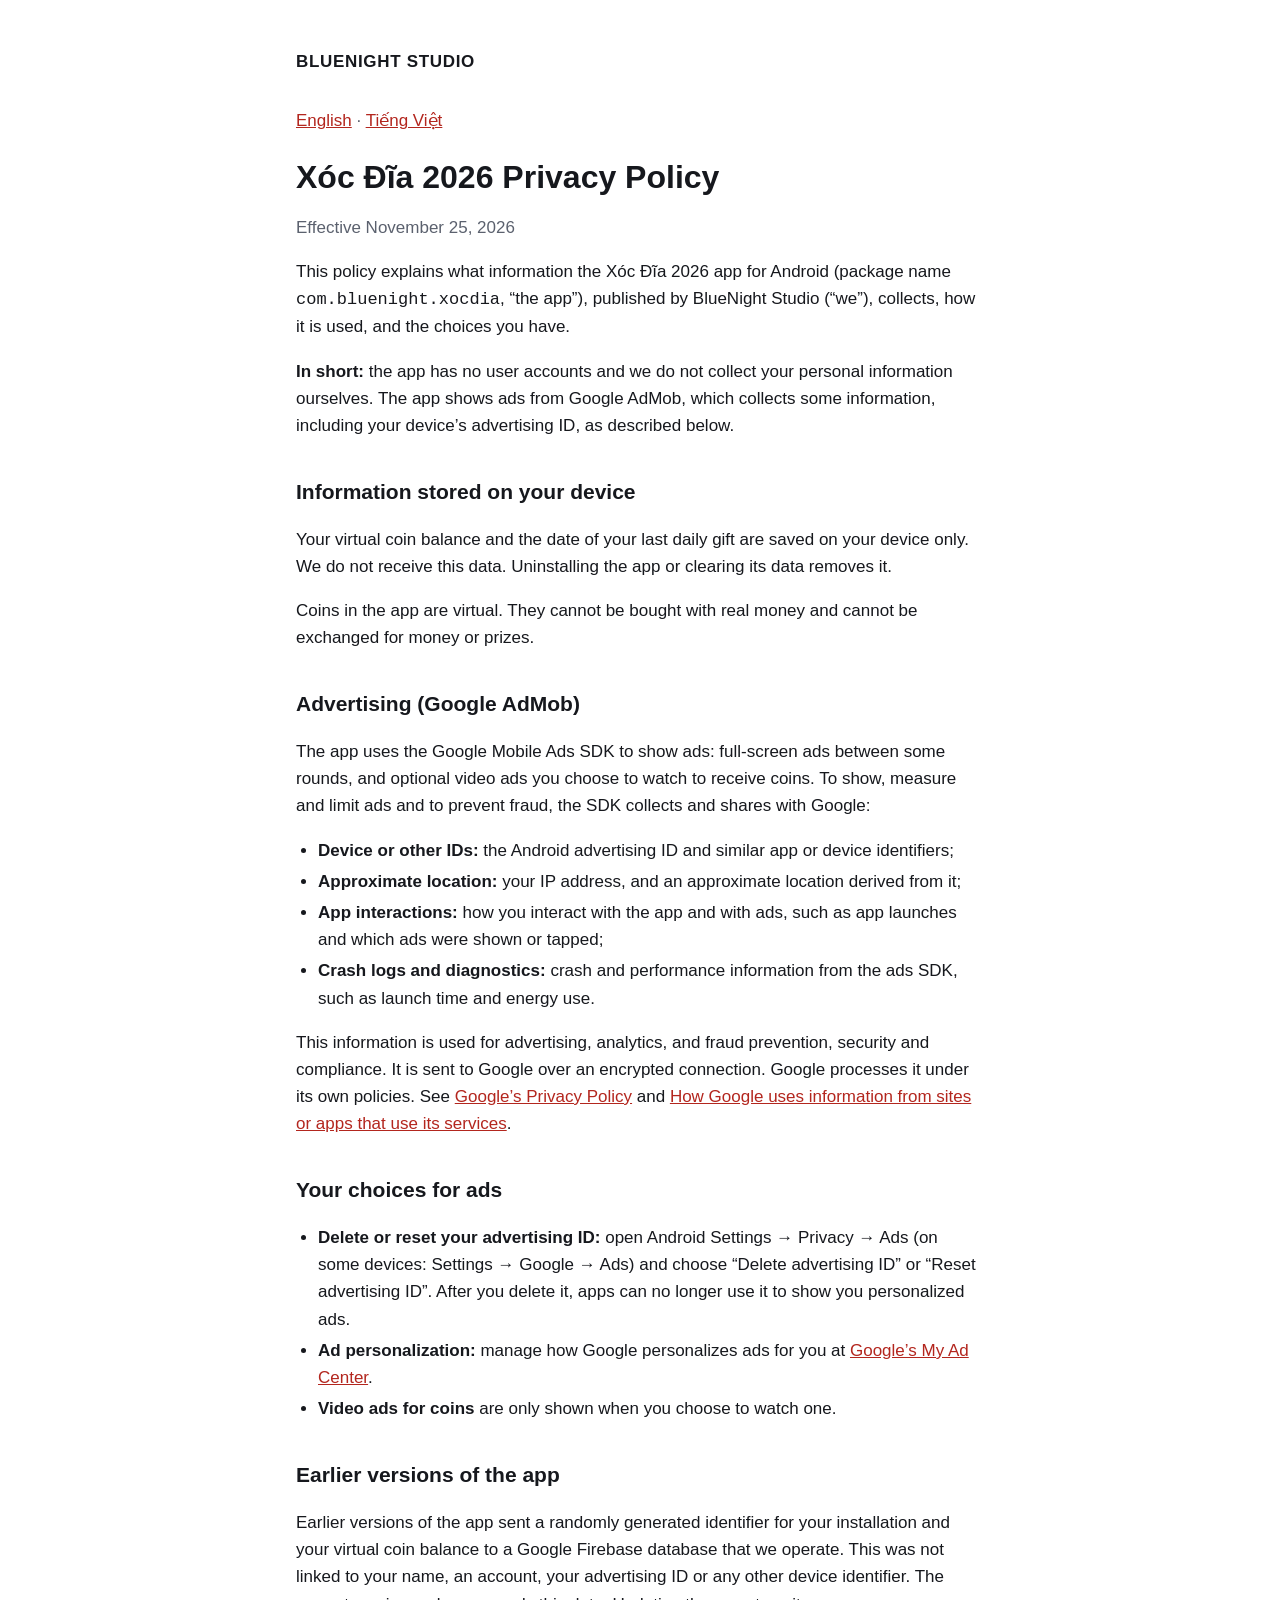
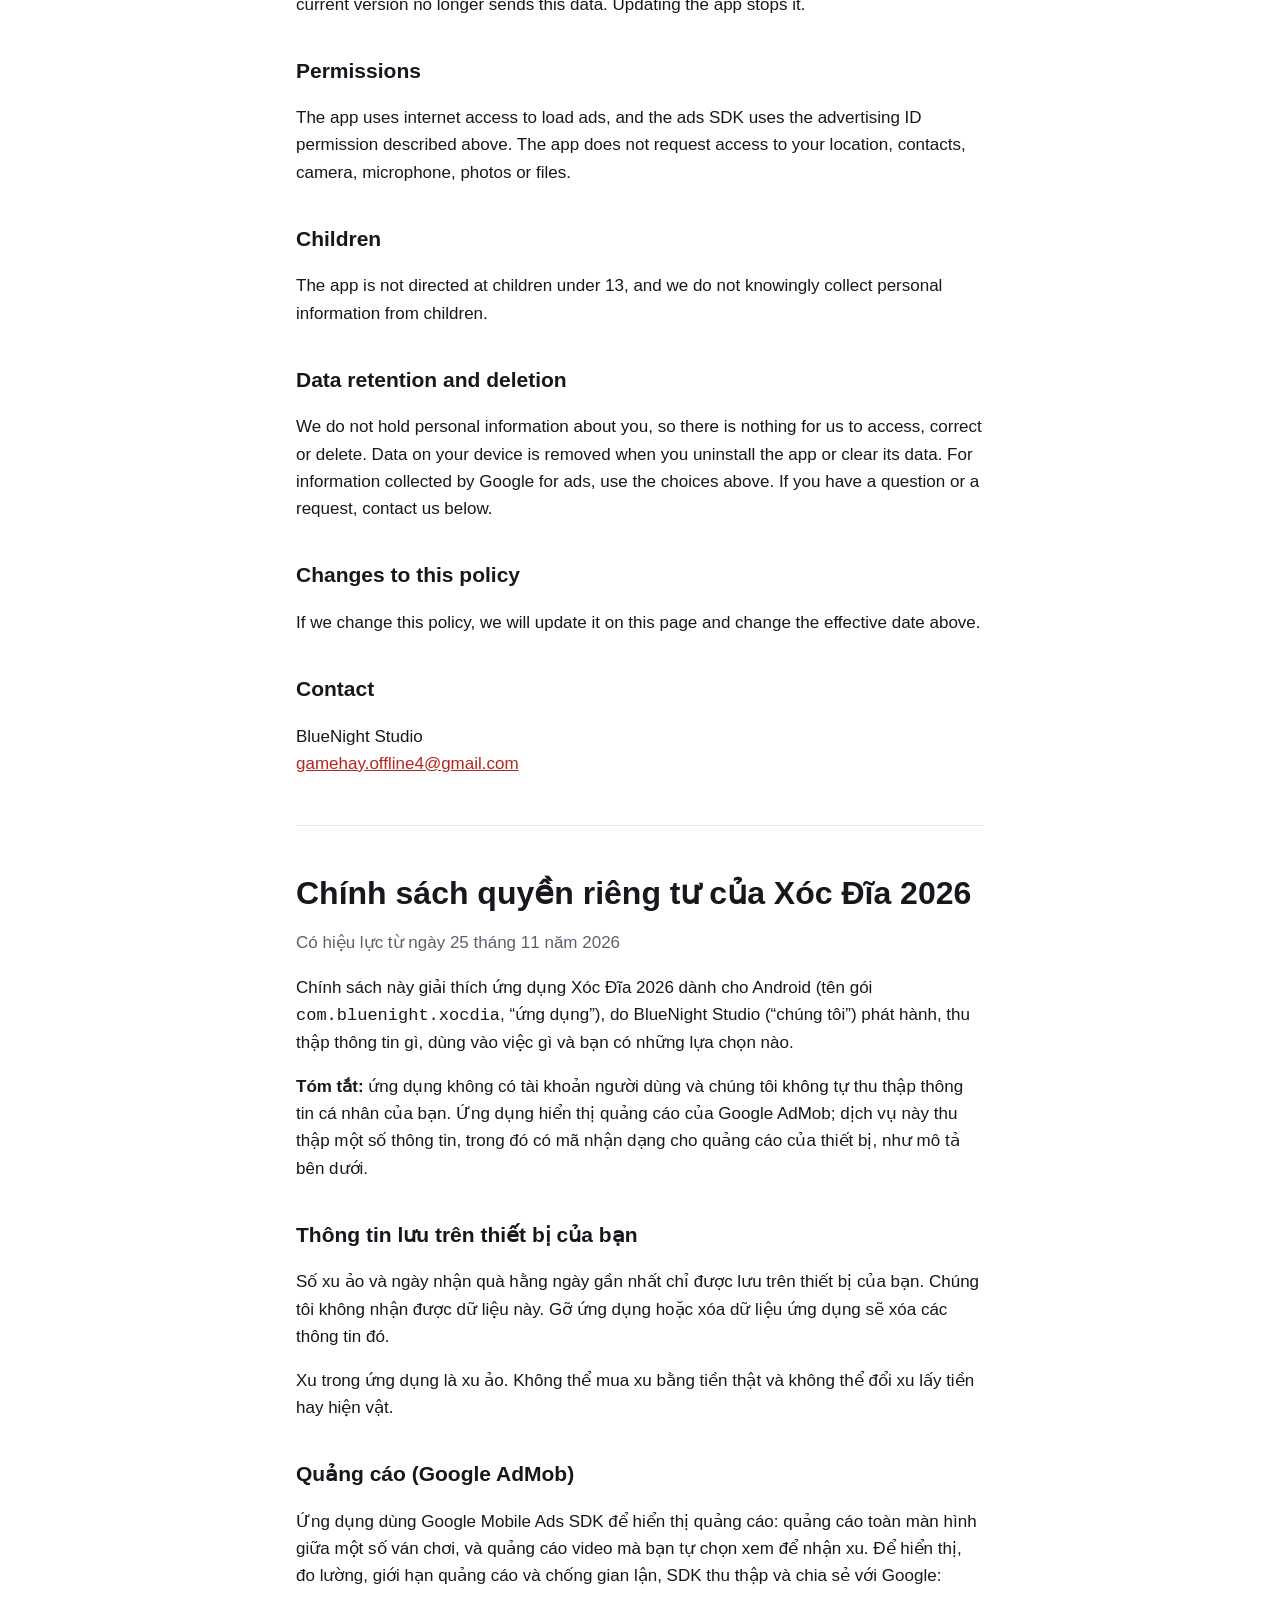
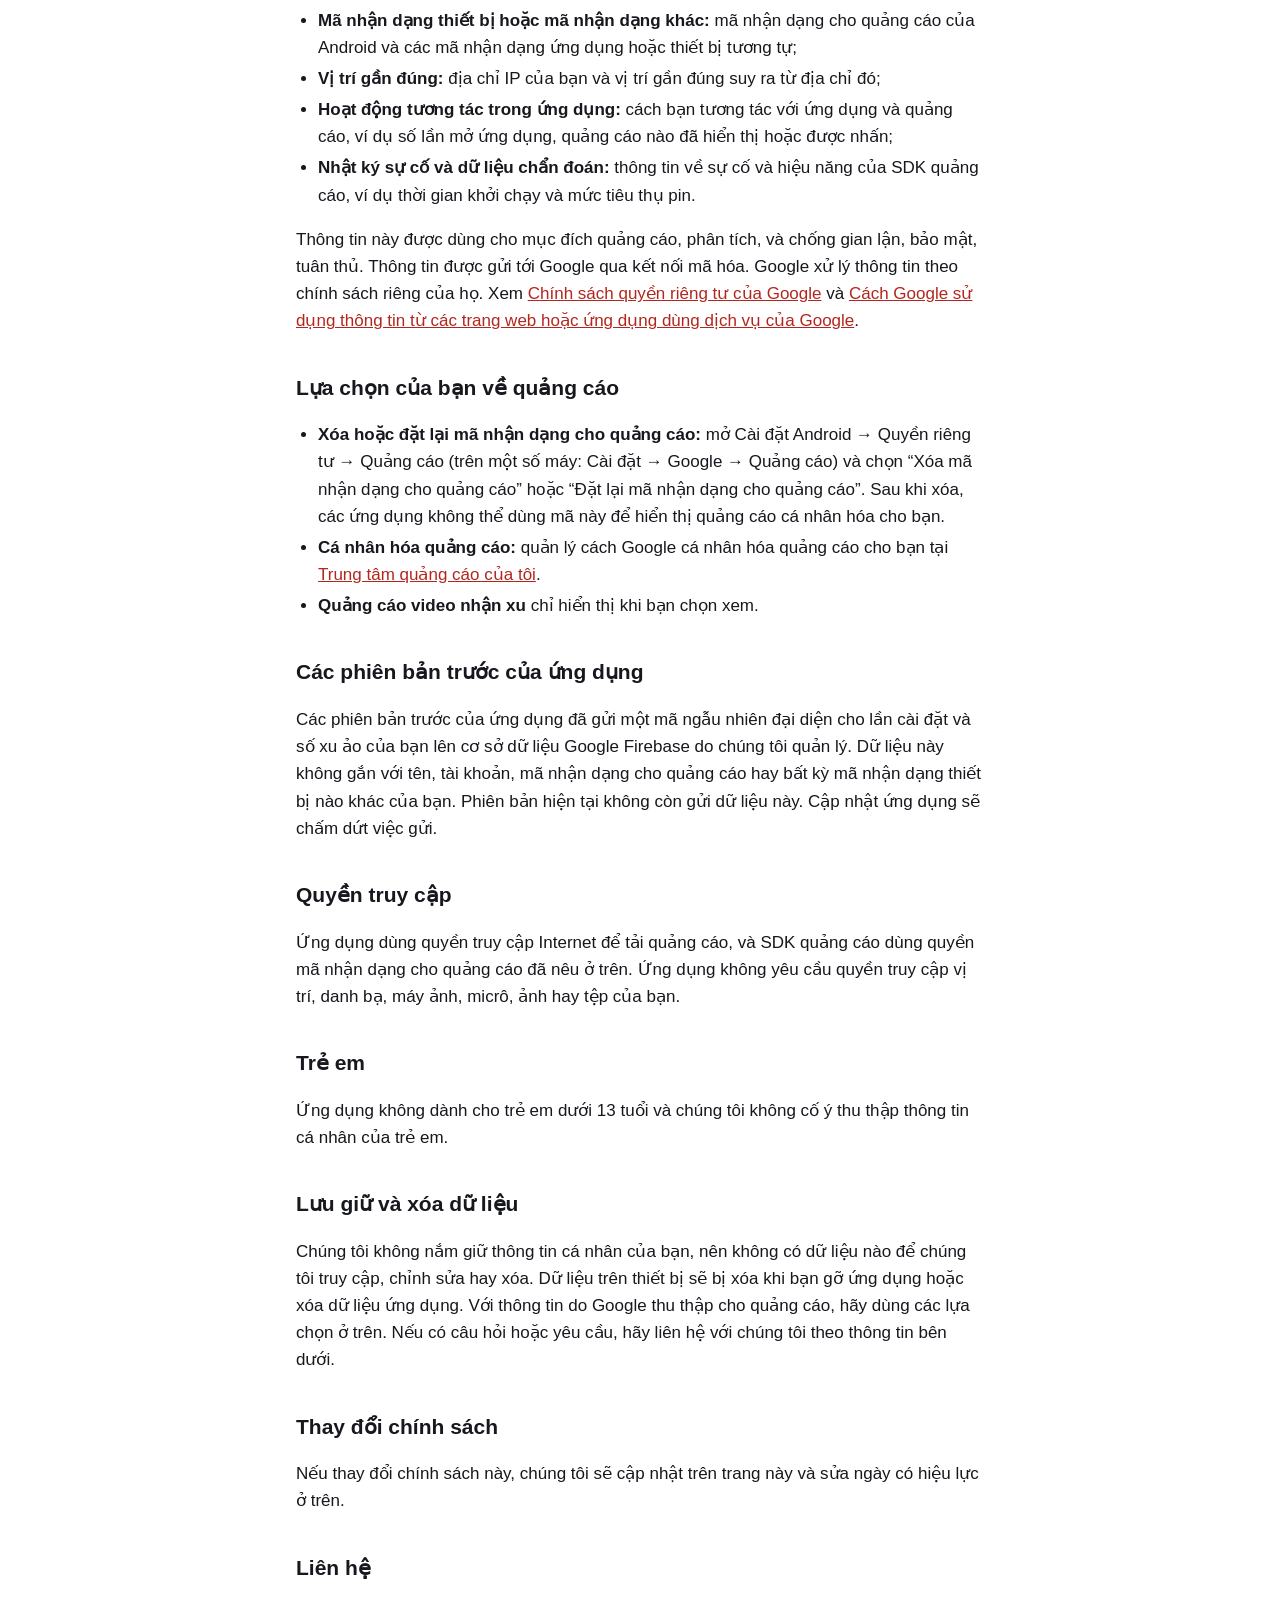
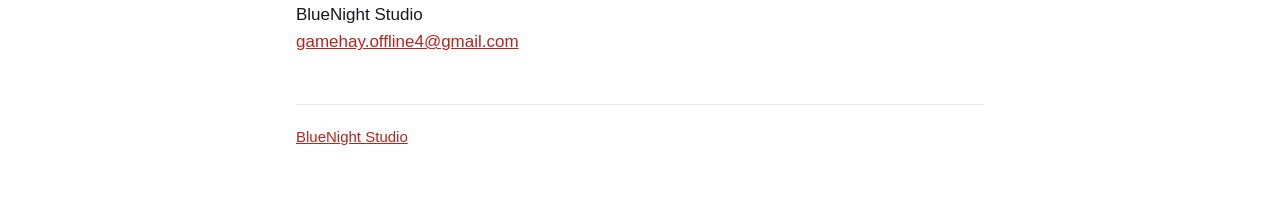
==== xocdia/privacy/index.html @ f5d44f2e "Add site with Xóc Đĩa 2026 privacy policy Co-Authored-By: Claude Fable 5.2 <noreply@anthropic.com>" ====
<!doctype html>
<html lang="en">
<head>
<meta charset="utf-8">
<meta name="viewport" content="width=device-width, initial-scale=1">
<title>Xóc Đĩa 2026 Privacy Policy</title>
<link rel="stylesheet" href="/style.css">
</head>
<body>
<main>
  <header><a href="/">BlueNight Studio</a></header>

  <p class="muted"><a href="#en">English</a> · <a href="#vi">Tiếng Việt</a></p>

  <section id="en" lang="en">
  <h1>Xóc Đĩa 2026 Privacy Policy</h1>
  <p class="muted">Effective November 25, 2026</p>

  <p>This policy explains what information the Xóc Đĩa 2026 app for Android (package name <code>com.bluenight.xocdia</code>, “the app”), published by BlueNight Studio (“we”), collects, how it is used, and the choices you have.</p>

  <p><strong>In short:</strong> the app has no user accounts and we do not collect your personal information ourselves. The app shows ads from Google AdMob, which collects some information, including your device’s advertising ID, as described below.</p>

  <h2>Information stored on your device</h2>
  <p>Your virtual coin balance and the date of your last daily gift are saved on your device only. We do not receive this data. Uninstalling the app or clearing its data removes it.</p>
  <p>Coins in the app are virtual. They cannot be bought with real money and cannot be exchanged for money or prizes.</p>

  <h2>Advertising (Google AdMob)</h2>
  <p>The app uses the Google Mobile Ads SDK to show ads: full-screen ads between some rounds, and optional video ads you choose to watch to receive coins. To show, measure and limit ads and to prevent fraud, the SDK collects and shares with Google:</p>
  <ul>
    <li><strong>Device or other IDs:</strong> the Android advertising ID and similar app or device identifiers;</li>
    <li><strong>Approximate location:</strong> your IP address, and an approximate location derived from it;</li>
    <li><strong>App interactions:</strong> how you interact with the app and with ads, such as app launches and which ads were shown or tapped;</li>
    <li><strong>Crash logs and diagnostics:</strong> crash and performance information from the ads SDK, such as launch time and energy use.</li>
  </ul>
  <p>This information is used for advertising, analytics, and fraud prevention, security and compliance. It is sent to Google over an encrypted connection. Google processes it under its own policies. See <a href="https://policies.google.com/privacy">Google’s Privacy Policy</a> and <a href="https://policies.google.com/technologies/partner-sites">How Google uses information from sites or apps that use its services</a>.</p>

  <h2>Your choices for ads</h2>
  <ul>
    <li><strong>Delete or reset your advertising ID:</strong> open Android Settings → Privacy → Ads (on some devices: Settings → Google → Ads) and choose “Delete advertising ID” or “Reset advertising ID”. After you delete it, apps can no longer use it to show you personalized ads.</li>
    <li><strong>Ad personalization:</strong> manage how Google personalizes ads for you at <a href="https://myadcenter.google.com/">Google’s My Ad Center</a>.</li>
    <li><strong>Video ads for coins</strong> are only shown when you choose to watch one.</li>
  </ul>

  <h2>Earlier versions of the app</h2>
  <p>Earlier versions of the app sent a randomly generated identifier for your installation and your virtual coin balance to a Google Firebase database that we operate. This was not linked to your name, an account, your advertising ID or any other device identifier. The current version no longer sends this data. Updating the app stops it.</p>

  <h2>Permissions</h2>
  <p>The app uses internet access to load ads, and the ads SDK uses the advertising ID permission described above. The app does not request access to your location, contacts, camera, microphone, photos or files.</p>

  <h2>Children</h2>
  <p>The app is not directed at children under 13, and we do not knowingly collect personal information from children.</p>

  <h2>Data retention and deletion</h2>
  <p>We do not hold personal information about you, so there is nothing for us to access, correct or delete. Data on your device is removed when you uninstall the app or clear its data. For information collected by Google for ads, use the choices above. If you have a question or a request, contact us below.</p>

  <h2>Changes to this policy</h2>
  <p>If we change this policy, we will update it on this page and change the effective date above.</p>

  <h2>Contact</h2>
  <p>BlueNight Studio<br><a href="mailto:gamehay.offline4@gmail.com">gamehay.offline4@gmail.com</a></p>
  </section>

  <hr>

  <section id="vi" lang="vi">
  <h1>Chính sách quyền riêng tư của Xóc Đĩa 2026</h1>
  <p class="muted">Có hiệu lực từ ngày 25 tháng 11 năm 2026</p>

  <p>Chính sách này giải thích ứng dụng Xóc Đĩa 2026 dành cho Android (tên gói <code>com.bluenight.xocdia</code>, “ứng dụng”), do BlueNight Studio (“chúng tôi”) phát hành, thu thập thông tin gì, dùng vào việc gì và bạn có những lựa chọn nào.</p>

  <p><strong>Tóm tắt:</strong> ứng dụng không có tài khoản người dùng và chúng tôi không tự thu thập thông tin cá nhân của bạn. Ứng dụng hiển thị quảng cáo của Google AdMob; dịch vụ này thu thập một số thông tin, trong đó có mã nhận dạng cho quảng cáo của thiết bị, như mô tả bên dưới.</p>

  <h2>Thông tin lưu trên thiết bị của bạn</h2>
  <p>Số xu ảo và ngày nhận quà hằng ngày gần nhất chỉ được lưu trên thiết bị của bạn. Chúng tôi không nhận được dữ liệu này. Gỡ ứng dụng hoặc xóa dữ liệu ứng dụng sẽ xóa các thông tin đó.</p>
  <p>Xu trong ứng dụng là xu ảo. Không thể mua xu bằng tiền thật và không thể đổi xu lấy tiền hay hiện vật.</p>

  <h2>Quảng cáo (Google AdMob)</h2>
  <p>Ứng dụng dùng Google Mobile Ads SDK để hiển thị quảng cáo: quảng cáo toàn màn hình giữa một số ván chơi, và quảng cáo video mà bạn tự chọn xem để nhận xu. Để hiển thị, đo lường, giới hạn quảng cáo và chống gian lận, SDK thu thập và chia sẻ với Google:</p>
  <ul>
    <li><strong>Mã nhận dạng thiết bị hoặc mã nhận dạng khác:</strong> mã nhận dạng cho quảng cáo của Android và các mã nhận dạng ứng dụng hoặc thiết bị tương tự;</li>
    <li><strong>Vị trí gần đúng:</strong> địa chỉ IP của bạn và vị trí gần đúng suy ra từ địa chỉ đó;</li>
    <li><strong>Hoạt động tương tác trong ứng dụng:</strong> cách bạn tương tác với ứng dụng và quảng cáo, ví dụ số lần mở ứng dụng, quảng cáo nào đã hiển thị hoặc được nhấn;</li>
    <li><strong>Nhật ký sự cố và dữ liệu chẩn đoán:</strong> thông tin về sự cố và hiệu năng của SDK quảng cáo, ví dụ thời gian khởi chạy và mức tiêu thụ pin.</li>
  </ul>
  <p>Thông tin này được dùng cho mục đích quảng cáo, phân tích, và chống gian lận, bảo mật, tuân thủ. Thông tin được gửi tới Google qua kết nối mã hóa. Google xử lý thông tin theo chính sách riêng của họ. Xem <a href="https://policies.google.com/privacy?hl=vi">Chính sách quyền riêng tư của Google</a> và <a href="https://policies.google.com/technologies/partner-sites?hl=vi">Cách Google sử dụng thông tin từ các trang web hoặc ứng dụng dùng dịch vụ của Google</a>.</p>

  <h2>Lựa chọn của bạn về quảng cáo</h2>
  <ul>
    <li><strong>Xóa hoặc đặt lại mã nhận dạng cho quảng cáo:</strong> mở Cài đặt Android → Quyền riêng tư → Quảng cáo (trên một số máy: Cài đặt → Google → Quảng cáo) và chọn “Xóa mã nhận dạng cho quảng cáo” hoặc “Đặt lại mã nhận dạng cho quảng cáo”. Sau khi xóa, các ứng dụng không thể dùng mã này để hiển thị quảng cáo cá nhân hóa cho bạn.</li>
    <li><strong>Cá nhân hóa quảng cáo:</strong> quản lý cách Google cá nhân hóa quảng cáo cho bạn tại <a href="https://myadcenter.google.com/">Trung tâm quảng cáo của tôi</a>.</li>
    <li><strong>Quảng cáo video nhận xu</strong> chỉ hiển thị khi bạn chọn xem.</li>
  </ul>

  <h2>Các phiên bản trước của ứng dụng</h2>
  <p>Các phiên bản trước của ứng dụng đã gửi một mã ngẫu nhiên đại diện cho lần cài đặt và số xu ảo của bạn lên cơ sở dữ liệu Google Firebase do chúng tôi quản lý. Dữ liệu này không gắn với tên, tài khoản, mã nhận dạng cho quảng cáo hay bất kỳ mã nhận dạng thiết bị nào khác của bạn. Phiên bản hiện tại không còn gửi dữ liệu này. Cập nhật ứng dụng sẽ chấm dứt việc gửi.</p>

  <h2>Quyền truy cập</h2>
  <p>Ứng dụng dùng quyền truy cập Internet để tải quảng cáo, và SDK quảng cáo dùng quyền mã nhận dạng cho quảng cáo đã nêu ở trên. Ứng dụng không yêu cầu quyền truy cập vị trí, danh bạ, máy ảnh, micrô, ảnh hay tệp của bạn.</p>

  <h2>Trẻ em</h2>
  <p>Ứng dụng không dành cho trẻ em dưới 13 tuổi và chúng tôi không cố ý thu thập thông tin cá nhân của trẻ em.</p>

  <h2>Lưu giữ và xóa dữ liệu</h2>
  <p>Chúng tôi không nắm giữ thông tin cá nhân của bạn, nên không có dữ liệu nào để chúng tôi truy cập, chỉnh sửa hay xóa. Dữ liệu trên thiết bị sẽ bị xóa khi bạn gỡ ứng dụng hoặc xóa dữ liệu ứng dụng. Với thông tin do Google thu thập cho quảng cáo, hãy dùng các lựa chọn ở trên. Nếu có câu hỏi hoặc yêu cầu, hãy liên hệ với chúng tôi theo thông tin bên dưới.</p>

  <h2>Thay đổi chính sách</h2>
  <p>Nếu thay đổi chính sách này, chúng tôi sẽ cập nhật trên trang này và sửa ngày có hiệu lực ở trên.</p>

  <h2>Liên hệ</h2>
  <p>BlueNight Studio<br><a href="mailto:gamehay.offline4@gmail.com">gamehay.offline4@gmail.com</a></p>
  </section>

  <footer><a href="/">BlueNight Studio</a></footer>
</main>
</body>
</html>
---- style.css ----
:root {
  --bg: #ffffff;
  --text: #16181d;
  --muted: #5b616e;
  --line: #e4e6eb;
  --accent: #b3261e;
  color-scheme: light dark;
}
@media (prefers-color-scheme: dark) {
  :root {
    --bg: #0b0c0f;
    --text: #eceef2;
    --muted: #9aa0ad;
    --line: #262a33;
    --accent: #ff8a80;
  }
}
* { box-sizing: border-box; }
body {
  margin: 0;
  background: var(--bg);
  color: var(--text);
  font: 17px/1.6 -apple-system, BlinkMacSystemFont, "Segoe UI", Roboto, Helvetica, Arial, sans-serif;
}
main { max-width: 720px; margin: 0 auto; padding: 48px 16px 64px; }
header { margin-bottom: 32px; font-weight: 800; letter-spacing: 0.04em; text-transform: uppercase; }
header a { color: inherit; text-decoration: none; }
h1 { font-size: 32px; line-height: 1.2; margin: 24px 0 8px; }
h2 { font-size: 21px; margin: 36px 0 8px; }
.muted, footer { color: var(--muted); }
a { color: var(--accent); overflow-wrap: anywhere; }
ul { padding-left: 22px; }
li { margin: 4px 0; }
hr { border: 0; border-top: 1px solid var(--line); margin: 48px 0; }
footer { margin-top: 48px; padding-top: 20px; border-top: 1px solid var(--line); font-size: 15px; }
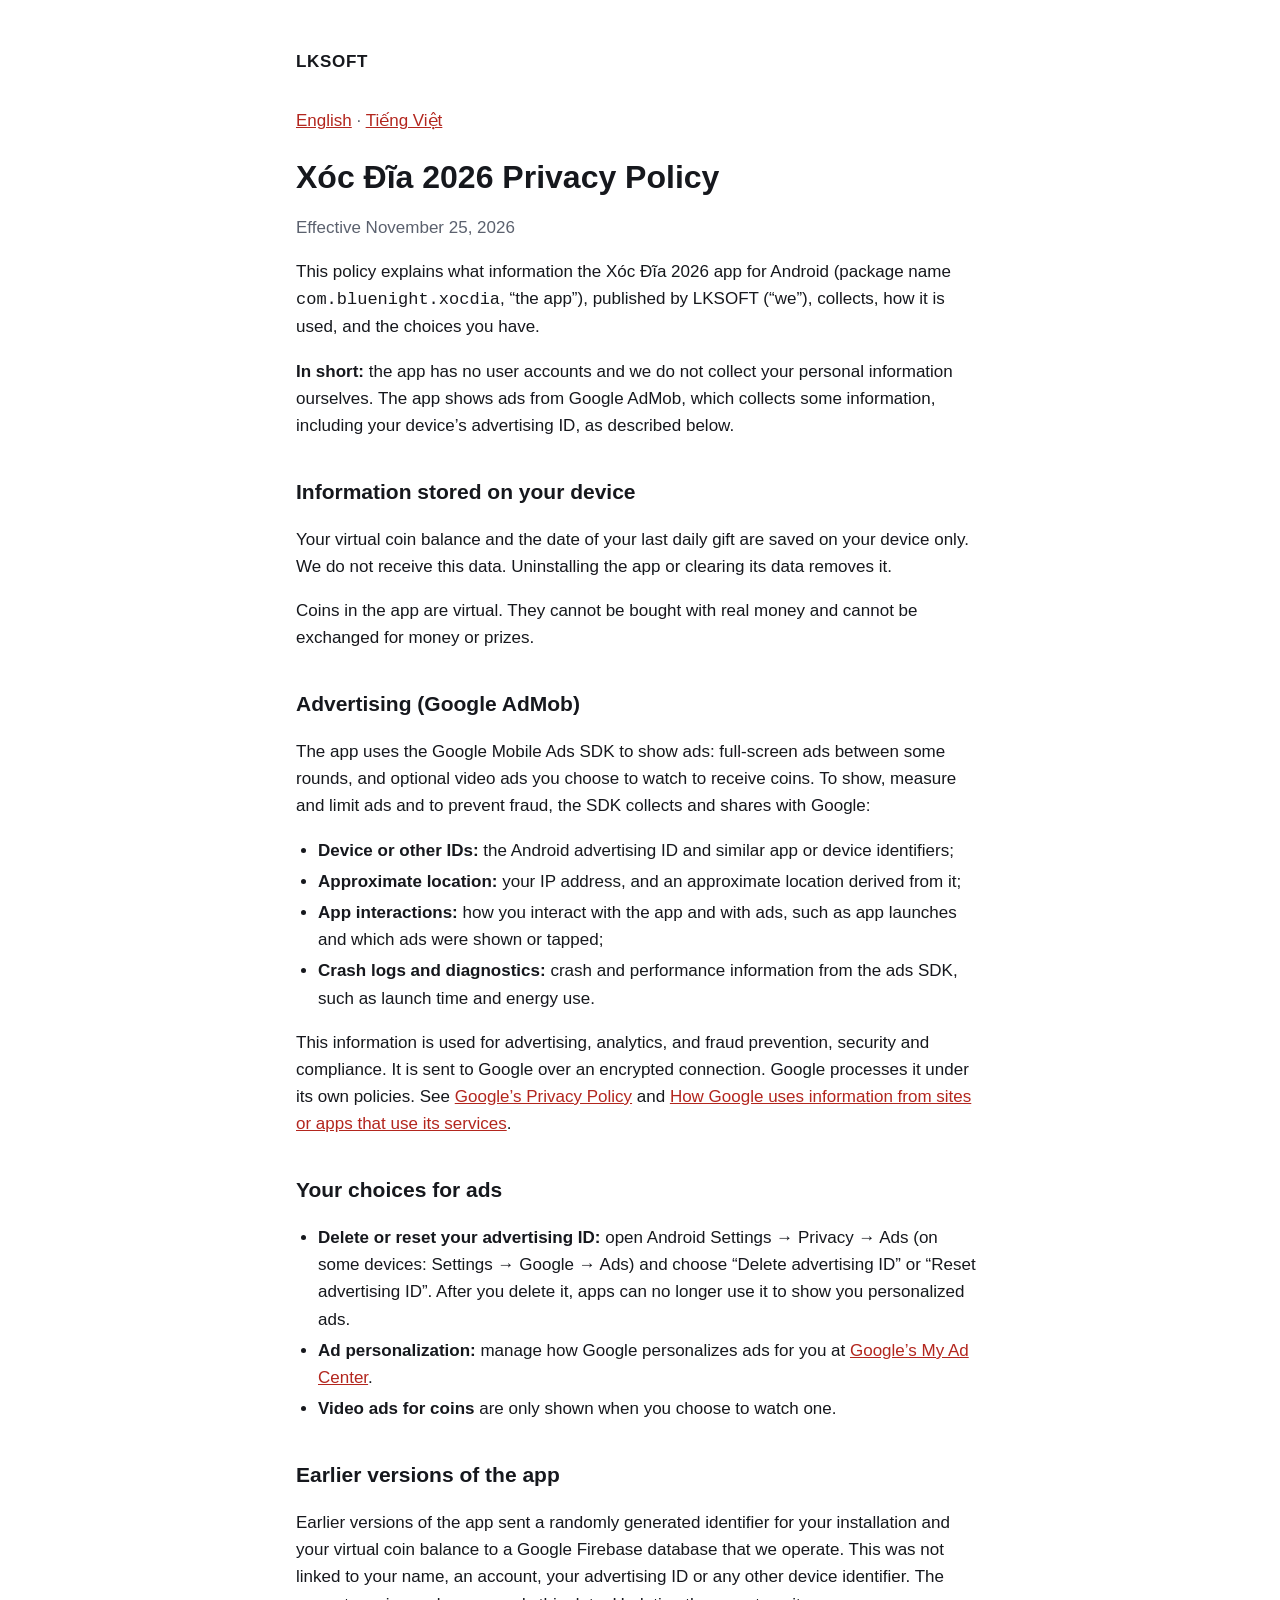
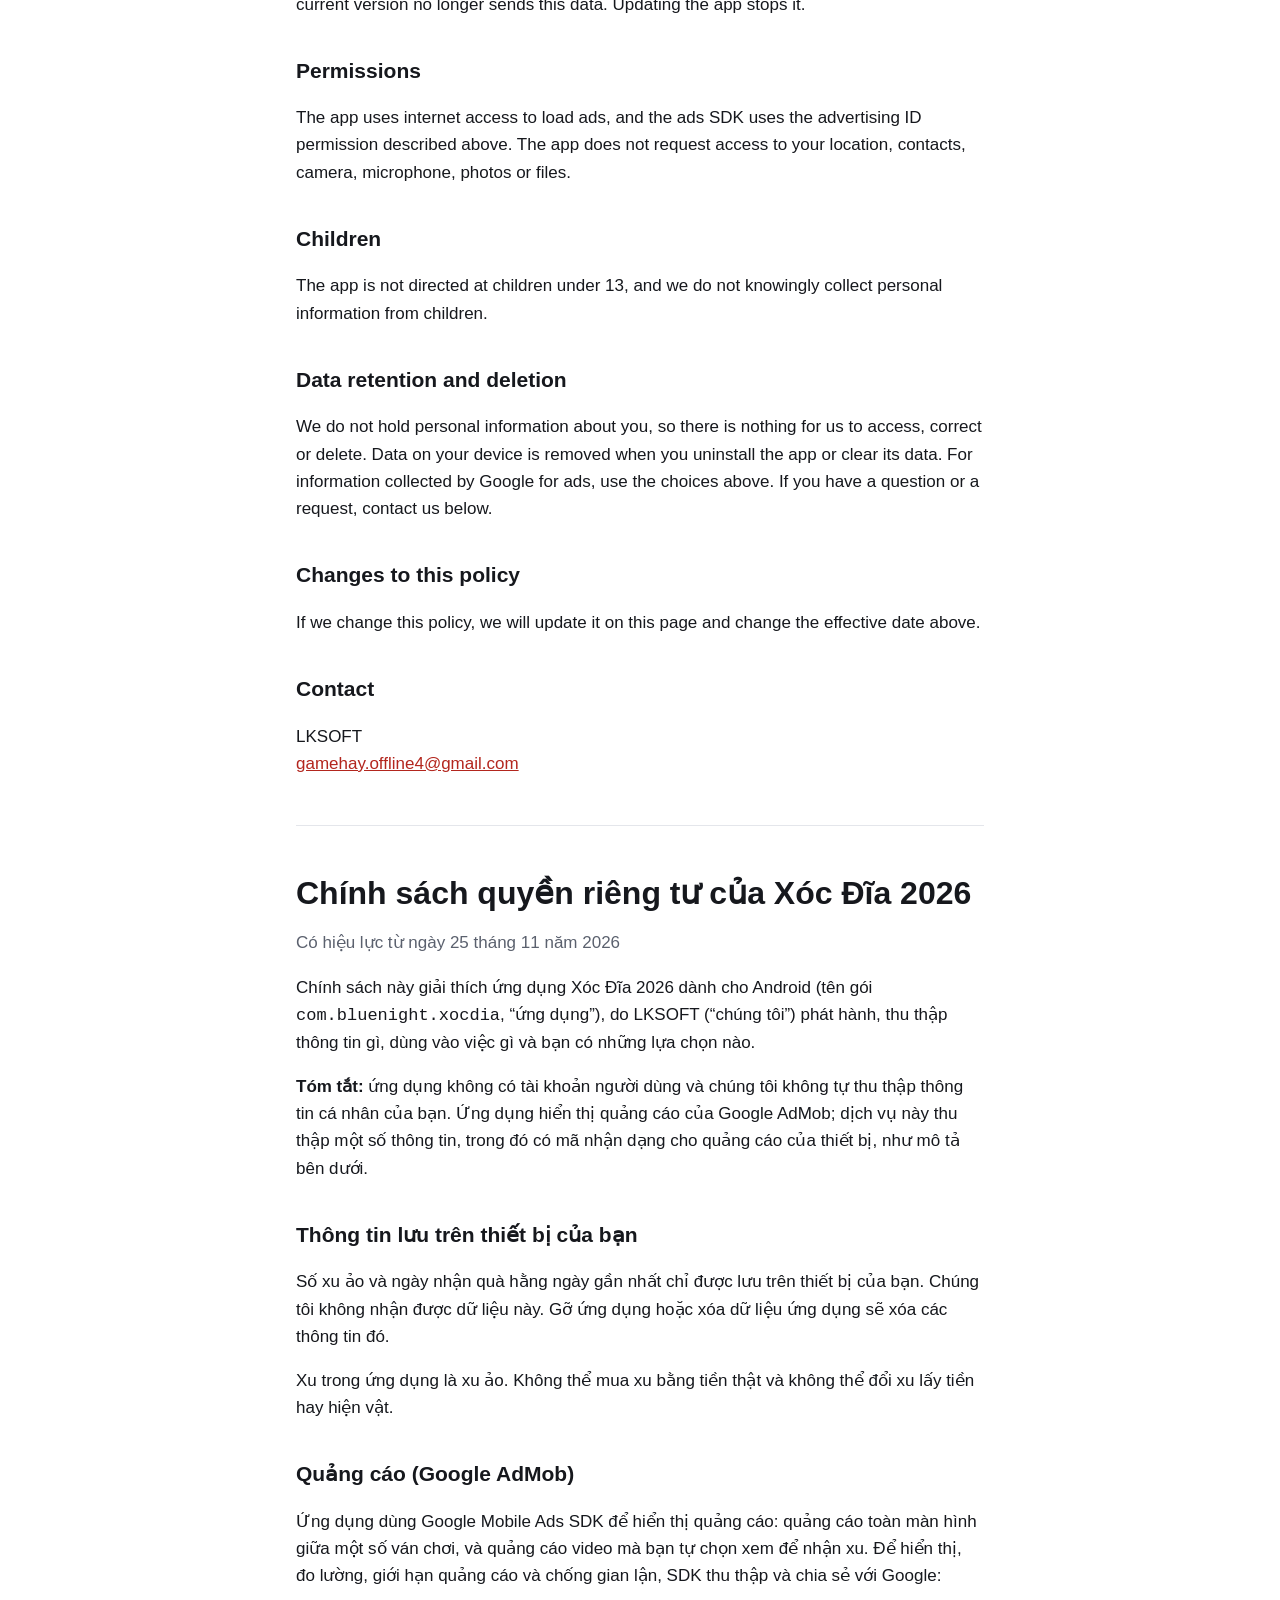
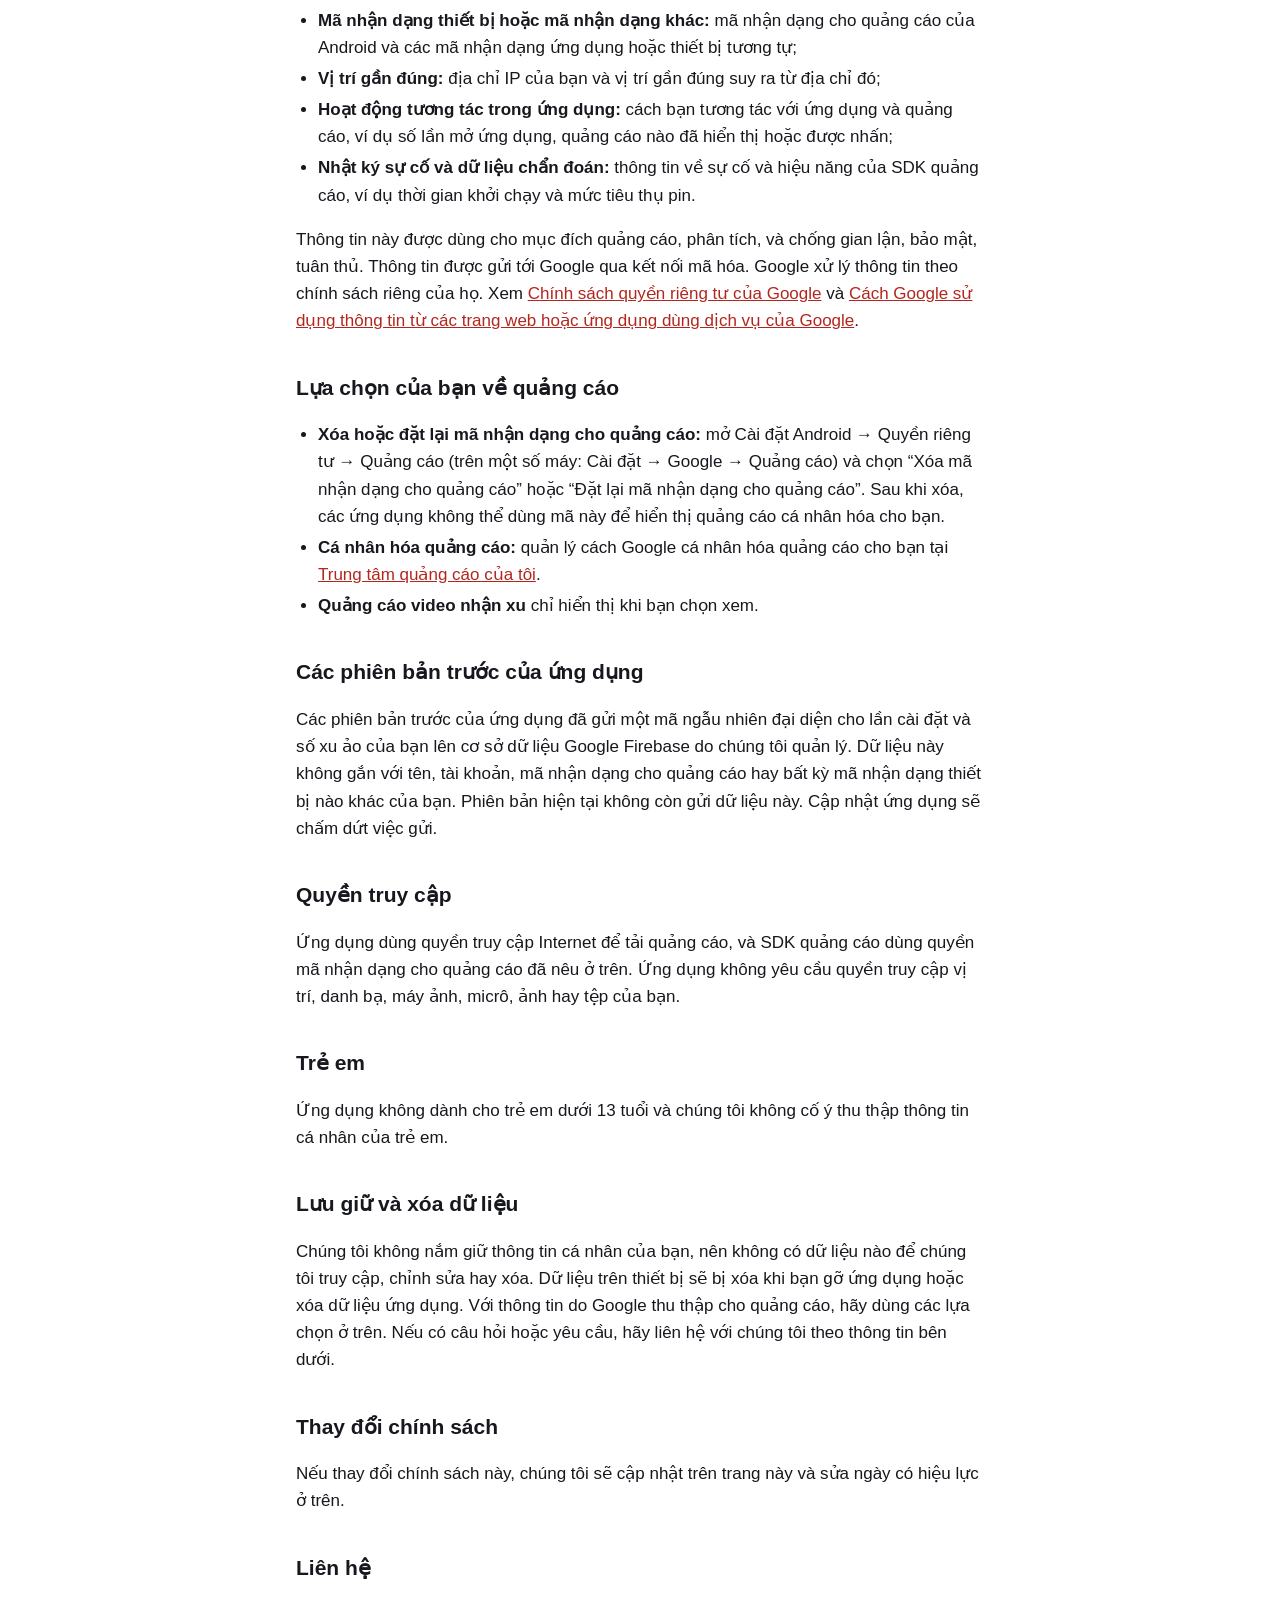
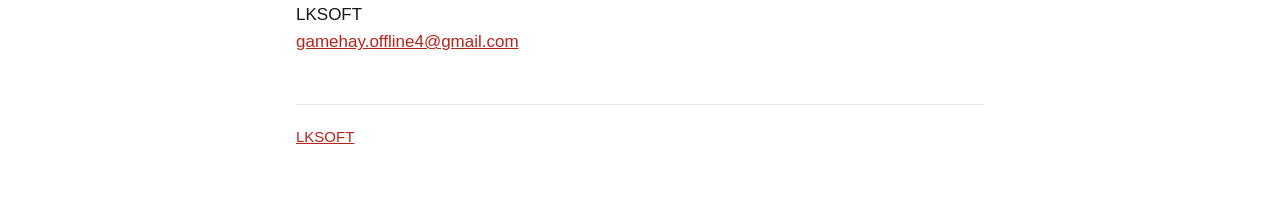
==== commit c80b3c0e: "Rename publisher to LKSOFT Co-Authored-By: Claude Fable 5.2 <noreply@anthropic.com>" ====
--- a/xocdia/privacy/index.html
+++ b/xocdia/privacy/index.html
@@ -8,7 +8,7 @@
 </head>
 <body>
 <main>
-  <header><a href="/">BlueNight Studio</a></header>
+  <header><a href="/">LKSOFT</a></header>
 
   <p class="muted"><a href="#en">English</a> · <a href="#vi">Tiếng Việt</a></p>
 
@@ -16,7 +16,7 @@
   <h1>Xóc Đĩa 2026 Privacy Policy</h1>
   <p class="muted">Effective November 25, 2026</p>
 
-  <p>This policy explains what information the Xóc Đĩa 2026 app for Android (package name <code>com.bluenight.xocdia</code>, “the app”), published by BlueNight Studio (“we”), collects, how it is used, and the choices you have.</p>
+  <p>This policy explains what information the Xóc Đĩa 2026 app for Android (package name <code>com.bluenight.xocdia</code>, “the app”), published by LKSOFT (“we”), collects, how it is used, and the choices you have.</p>
 
   <p><strong>In short:</strong> the app has no user accounts and we do not collect your personal information ourselves. The app shows ads from Google AdMob, which collects some information, including your device’s advertising ID, as described below.</p>
 
@@ -57,7 +57,7 @@
   <p>If we change this policy, we will update it on this page and change the effective date above.</p>
 
   <h2>Contact</h2>
-  <p>BlueNight Studio<br><a href="mailto:gamehay.offline4@gmail.com">gamehay.offline4@gmail.com</a></p>
+  <p>LKSOFT<br><a href="mailto:gamehay.offline4@gmail.com">gamehay.offline4@gmail.com</a></p>
   </section>
 
   <hr>
@@ -66,7 +66,7 @@
   <h1>Chính sách quyền riêng tư của Xóc Đĩa 2026</h1>
   <p class="muted">Có hiệu lực từ ngày 25 tháng 11 năm 2026</p>
 
-  <p>Chính sách này giải thích ứng dụng Xóc Đĩa 2026 dành cho Android (tên gói <code>com.bluenight.xocdia</code>, “ứng dụng”), do BlueNight Studio (“chúng tôi”) phát hành, thu thập thông tin gì, dùng vào việc gì và bạn có những lựa chọn nào.</p>
+  <p>Chính sách này giải thích ứng dụng Xóc Đĩa 2026 dành cho Android (tên gói <code>com.bluenight.xocdia</code>, “ứng dụng”), do LKSOFT (“chúng tôi”) phát hành, thu thập thông tin gì, dùng vào việc gì và bạn có những lựa chọn nào.</p>
 
   <p><strong>Tóm tắt:</strong> ứng dụng không có tài khoản người dùng và chúng tôi không tự thu thập thông tin cá nhân của bạn. Ứng dụng hiển thị quảng cáo của Google AdMob; dịch vụ này thu thập một số thông tin, trong đó có mã nhận dạng cho quảng cáo của thiết bị, như mô tả bên dưới.</p>
 
@@ -107,10 +107,10 @@
   <p>Nếu thay đổi chính sách này, chúng tôi sẽ cập nhật trên trang này và sửa ngày có hiệu lực ở trên.</p>
 
   <h2>Liên hệ</h2>
-  <p>BlueNight Studio<br><a href="mailto:gamehay.offline4@gmail.com">gamehay.offline4@gmail.com</a></p>
+  <p>LKSOFT<br><a href="mailto:gamehay.offline4@gmail.com">gamehay.offline4@gmail.com</a></p>
   </section>
 
-  <footer><a href="/">BlueNight Studio</a></footer>
+  <footer><a href="/">LKSOFT</a></footer>
 </main>
 </body>
 </html>
